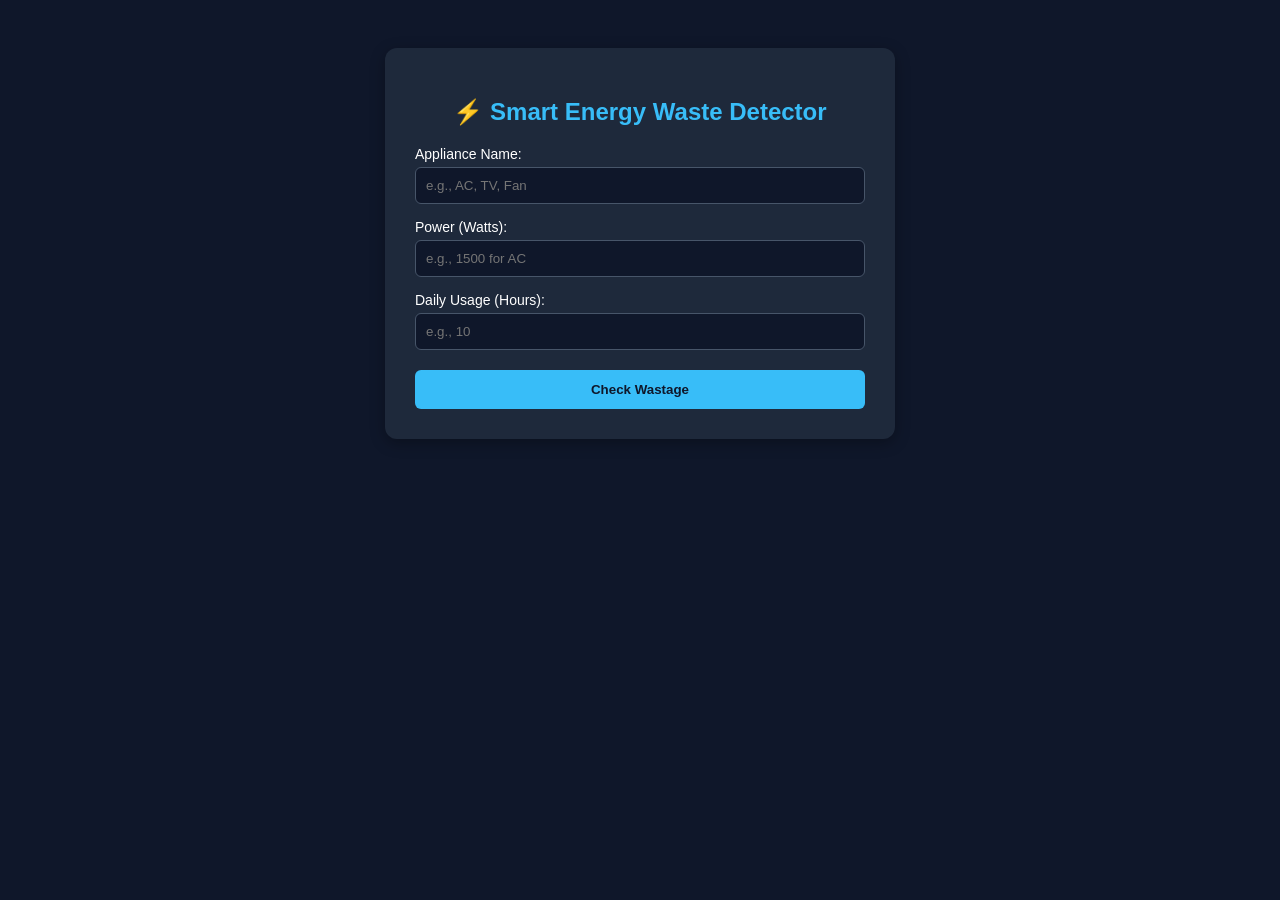
==== Index.html @ b6a1222c "Rename Ph2tsystem to Index.html" ====
<!DOCTYPE html>
<html lang="en">
<head>
  <meta charset="UTF-8">
  <meta name="viewport" content="width=device-width, initial-scale=1.0">
  <title>Smart Energy Waste Detector</title>
  <link rel="stylesheet" href="style.css">
</head>
<body>
  <div class="container">
    <h2>⚡ Smart Energy Waste Detector</h2>
    
    <label>Appliance Name:</label>
    <input type="text" id="appliance" placeholder="e.g., AC, TV, Fan">

    <label>Power (Watts):</label>
    <input type="number" id="watts" placeholder="e.g., 1500 for AC">

    <label>Daily Usage (Hours):</label>
    <input type="number" id="hours" placeholder="e.g., 10">

    <button onclick="calculateEnergy()">Check Wastage</button>

    <div id="result" class="result-box" style="display:none;">
      <h3>Analysis Result</h3>
      <p><strong>Appliance:</strong> <span id="res-appliance"></span></p>
      <p><strong>Energy Used:</strong> <span id="res-energy"></span> kWh/day</p>
      <p><strong>Estimated Daily Cost:</strong> ₹<span id="res-cost"></span></p>
      <p><strong>Status:</strong> <span id="res-status"></span></p>
      <p><strong>💡 Recommendation:</strong> <span id="res-tip"></span></p>
    </div>
  </div>

  <script src="script.js"></script>
</body>
</html>
---- style.css ----
body {
  font-family: Arial, sans-serif;
  background-color: #0f172a;
  color: #fff;
  display: flex;
  justify-content: center;
  padding: 40px 20px;
}

.container {
  background: #1e293b;
  padding: 30px;
  border-radius: 12px;
  max-width: 450px;
  width: 100%;
  box-shadow: 0 4px 15px rgba(0,0,0,0.3);
}

h2 {
  text-align: center;
  color: #38bdf8;
}

label {
  display: block;
  margin-top: 15px;
  font-size: 14px;
}

input {
  width: 100%;
  padding: 10px;
  margin-top: 5px;
  border-radius: 6px;
  border: 1px solid #475569;
  background: #0f172a;
  color: #fff;
  box-sizing: border-box;
}

button {
  width: 100%;
  margin-top: 20px;
  padding: 12px;
  background: #38bdf8;
  color: #0f172a;
  font-weight: bold;
  border: none;
  border-radius: 6px;
  cursor: pointer;
}

button:hover {
  background: #0284c7;
}

.result-box {
  margin-top: 25px;
  padding: 15px;
  background: #334155;
  border-radius: 8px;
}
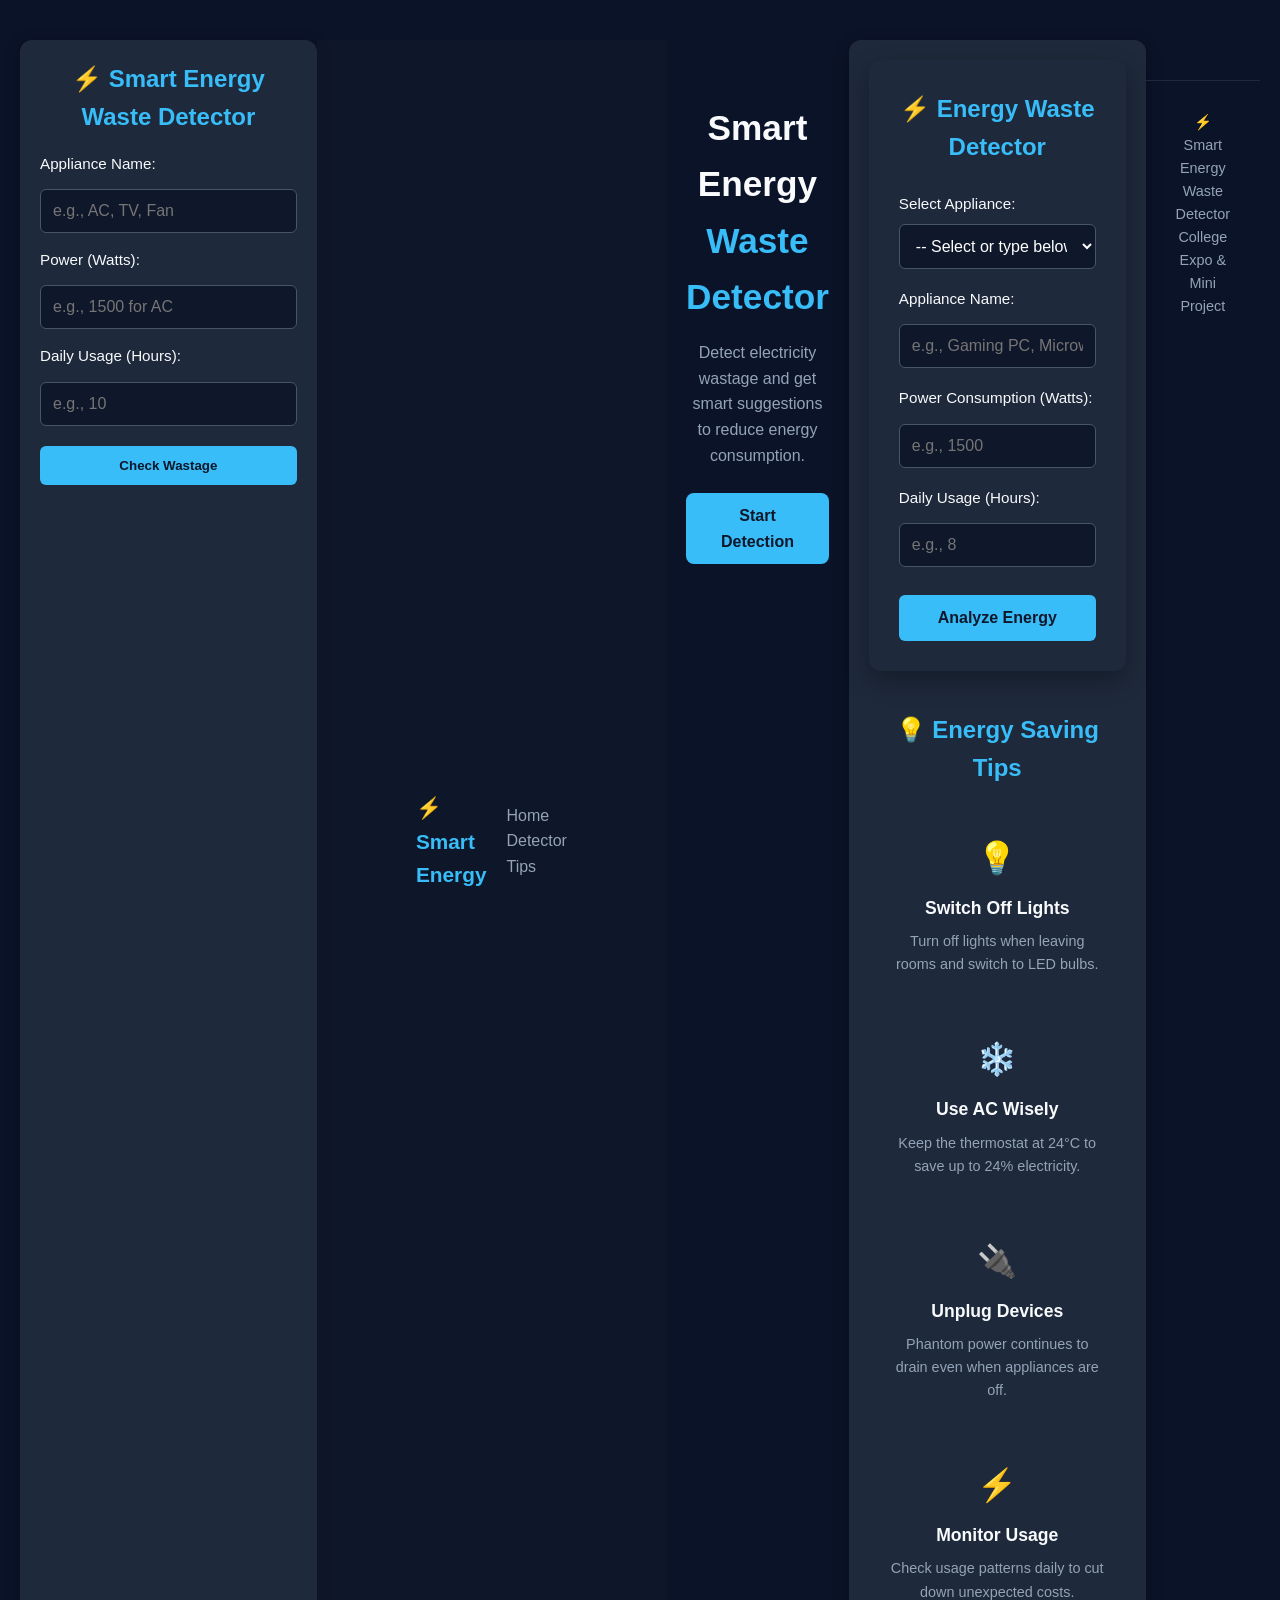
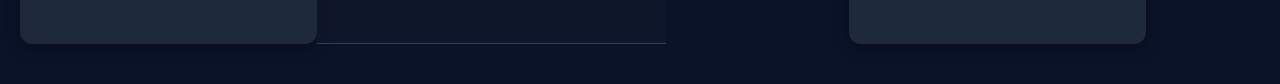
==== commit 1f1ff307: "Update Index.html" ====
--- a/Index.html
+++ b/Index.html
@@ -34,4 +34,414 @@
   <script src="script.js"></script>
 </body>
 </html>
-
+<!DOCTYPE html>
+<html lang="ta">
+<head>
+  <meta charset="UTF-8">
+  <meta name="viewport" content="width=device-width, initial-scale=1.0">
+  <title>Smart Energy Waste Detector</title>
+  <style>
+    :root {
+      --bg-color: #0b1329;
+      --card-bg: #1e293b;
+      --primary: #38bdf8;
+      --text: #f8fafc;
+      --text-muted: #94a3b8;
+      --danger: #ef4444;
+      --warning: #f59e0b;
+      --success: #10b981;
+    }
+
+    * {
+      box-sizing: border-box;
+      margin: 0;
+      padding: 0;
+      font-family: 'Segoe UI', Tahoma, Geneva, Verdana, sans-serif;
+    }
+
+    body {
+      background-color: var(--bg-color);
+      color: var(--text);
+      line-height: 1.6;
+      scroll-behavior: smooth;
+    }
+
+    header {
+      display: flex;
+      justify-content: space-between;
+      align-items: center;
+      padding: 18px 8%;
+      background: rgba(15, 23, 42, 0.95);
+      position: sticky;
+      top: 0;
+      border-bottom: 1px solid #334155;
+      z-index: 100;
+    }
+
+    .logo {
+      font-size: 1.3rem;
+      font-weight: bold;
+      color: var(--primary);
+    }
+
+    nav a {
+      color: var(--text-muted);
+      text-decoration: none;
+      margin-left: 20px;
+      font-weight: 500;
+      transition: 0.3s;
+    }
+
+    nav a:hover {
+      color: var(--primary);
+    }
+
+    .hero {
+      text-align: center;
+      padding: 60px 20px 40px;
+    }
+
+    .hero h1 {
+      font-size: 2.2rem;
+      margin-bottom: 15px;
+    }
+
+    .hero h1 span {
+      color: var(--primary);
+    }
+
+    .hero p {
+      color: var(--text-muted);
+      max-width: 500px;
+      margin: 0 auto 25px;
+    }
+
+    .btn-start {
+      display: inline-block;
+      background: var(--primary);
+      color: #0f172a;
+      padding: 10px 24px;
+      border-radius: 8px;
+      text-decoration: none;
+      font-weight: bold;
+    }
+
+    .container {
+      max-width: 900px;
+      margin: 0 auto;
+      padding: 20px;
+    }
+
+    .detector-card {
+      background: var(--card-bg);
+      padding: 30px;
+      border-radius: 12px;
+      box-shadow: 0 10px 25px rgba(0,0,0,0.3);
+      margin-bottom: 40px;
+    }
+
+    .detector-card h2 {
+      text-align: center;
+      margin-bottom: 25px;
+      color: var(--primary);
+    }
+
+    .form-group {
+      margin-bottom: 18px;
+    }
+
+    label {
+      display: block;
+      margin-bottom: 8px;
+      font-size: 0.95rem;
+    }
+
+    input, select {
+      width: 100%;
+      padding: 12px;
+      border-radius: 6px;
+      border: 1px solid #475569;
+      background: #0f172a;
+      color: #fff;
+      font-size: 1rem;
+    }
+
+    button.calc-btn {
+      width: 100%;
+      padding: 14px;
+      background: var(--primary);
+      color: #0f172a;
+      font-weight: bold;
+      border: none;
+      border-radius: 6px;
+      font-size: 1rem;
+      cursor: pointer;
+      margin-top: 10px;
+    }
+
+    .results {
+      margin-top: 30px;
+      display: grid;
+      grid-template-columns: repeat(auto-fit, minmax(180px, 1fr));
+      gap: 15px;
+    }
+
+    .result-item {
+      background: #0f172a;
+      padding: 15px;
+      border-radius: 8px;
+      border-left: 4px solid var(--primary);
+    }
+
+    .result-item h4 {
+      color: var(--text-muted);
+      font-size: 0.85rem;
+      margin-bottom: 5px;
+    }
+
+    .result-item p {
+      font-size: 1.2rem;
+      font-weight: bold;
+    }
+
+    .recommendation-box {
+      margin-top: 20px;
+      background: #0f172a;
+      padding: 18px;
+      border-radius: 8px;
+      border-left: 4px solid var(--warning);
+    }
+
+    .recommendation-box h4 {
+      color: var(--warning);
+      margin-bottom: 5px;
+    }
+
+    .tips-section {
+      margin-top: 30px;
+    }
+
+    .tips-section h2 {
+      text-align: center;
+      margin-bottom: 25px;
+      color: var(--primary);
+    }
+
+    .tips-grid {
+      display: grid;
+      grid-template-columns: repeat(auto-fit, minmax(200px, 1fr));
+      gap: 18px;
+    }
+
+    .tip-card {
+      background: var(--card-bg);
+      padding: 20px;
+      border-radius: 10px;
+      text-align: center;
+    }
+
+    .tip-icon {
+      font-size: 2rem;
+      margin-bottom: 10px;
+    }
+
+    .tip-card h3 {
+      font-size: 1.1rem;
+      margin-bottom: 8px;
+    }
+
+    .tip-card p {
+      color: var(--text-muted);
+      font-size: 0.9rem;
+    }
+
+    footer {
+      text-align: center;
+      padding: 30px;
+      color: var(--text-muted);
+      border-top: 1px solid #1e293b;
+      margin-top: 40px;
+      font-size: 0.9rem;
+    }
+  </style>
+</head>
+<body>
+
+  <header>
+    <div class="logo">⚡ Smart Energy</div>
+    <nav>
+      <a href="#home">Home</a>
+      <a href="#detector">Detector</a>
+      <a href="#tips">Tips</a>
+    </nav>
+  </header>
+
+  <section class="hero" id="home">
+    <h1>Smart Energy<br><span>Waste Detector</span></h1>
+    <p>Detect electricity wastage and get smart suggestions to reduce energy consumption.</p>
+    <a href="#detector" class="btn-start">Start Detection</a>
+  </section>
+
+  <div class="container" id="detector">
+    <div class="detector-card">
+      <h2>⚡ Energy Waste Detector</h2>
+
+      <div class="form-group">
+        <label>Select Appliance:</label>
+        <select id="applianceSelect" onchange="autoFillWatts()">
+          <option value="">-- Select or type below --</option>
+          <option value="Air Conditioner" data-watts="1500">Air Conditioner (AC)</option>
+          <option value="Refrigerator" data-watts="250">Refrigerator (Fridge)</option>
+          <option value="Ceiling Fan" data-watts="75">Ceiling Fan</option>
+          <option value="Television" data-watts="100">Television (TV)</option>
+          <option value="Water Heater" data-watts="2000">Water Heater (Geyser)</option>
+        </select>
+      </div>
+
+      <div class="form-group">
+        <label>Appliance Name:</label>
+        <input type="text" id="applianceName" placeholder="e.g., Gaming PC, Microwave">
+      </div>
+
+      <div class="form-group">
+        <label>Power Consumption (Watts):</label>
+        <input type="number" id="applianceWatts" placeholder="e.g., 1500">
+      </div>
+
+      <div class="form-group">
+        <label>Daily Usage (Hours):</label>
+        <input type="number" id="dailyHours" placeholder="e.g., 8" min="0.5" max="24" step="0.5">
+      </div>
+
+      <button class="calc-btn" onclick="detectWaste()">Analyze Energy</button>
+
+      <div id="outputArea" style="display: none;">
+        <div class="results">
+          <div class="result-item">
+            <h4>Appliance</h4>
+            <p id="resName">-</p>
+          </div>
+          <div class="result-item">
+            <h4>Energy Used</h4>
+            <p id="resUnits">-</p>
+          </div>
+          <div class="result-item">
+            <h4>Estimated Daily Cost</h4>
+            <p id="resCost">-</p>
+          </div>
+          <div class="result-item">
+            <h4>Status</h4>
+            <p id="resStatus">-</p>
+          </div>
+        </div>
+
+        <div class="recommendation-box">
+          <h4>💡 Recommendation</h4>
+          <p id="resTip">-</p>
+        </div>
+      </div>
+    </div>
+
+    <section class="tips-section" id="tips">
+      <h2>💡 Energy Saving Tips</h2>
+      <div class="tips-grid">
+        <div class="tip-card">
+          <div class="tip-icon">💡</div>
+          <h3>Switch Off Lights</h3>
+          <p>Turn off lights when leaving rooms and switch to LED bulbs.</p>
+        </div>
+        <div class="tip-card">
+          <div class="tip-icon">❄️</div>
+          <h3>Use AC Wisely</h3>
+          <p>Keep the thermostat at 24°C to save up to 24% electricity.</p>
+        </div>
+        <div class="tip-card">
+          <div class="tip-icon">🔌</div>
+          <h3>Unplug Devices</h3>
+          <p>Phantom power continues to drain even when appliances are off.</p>
+        </div>
+        <div class="tip-card">
+          <div class="tip-icon">⚡</div>
+          <h3>Monitor Usage</h3>
+          <p>Check usage patterns daily to cut down unexpected costs.</p>
+        </div>
+      </div>
+    </section>
+  </div>
+
+  <footer>
+    <p>⚡ Smart Energy Waste Detector</p>
+    <p>College Expo & Mini Project</p>
+  </footer>
+
+  <script>
+    function autoFillWatts() {
+      const select = document.getElementById("applianceSelect");
+      const selectedOption = select.options[select.selectedIndex];
+      const wattsInput = document.getElementById("applianceWatts");
+      const nameInput = document.getElementById("applianceName");
+
+      if (select.value) {
+        nameInput.value = select.value;
+        wattsInput.value = selectedOption.getAttribute("data-watts");
+      }
+    }
+
+    function detectWaste() {
+      const name = document.getElementById("applianceName").value.trim();
+      const watts = parseFloat(document.getElementById("applianceWatts").value);
+      const hours = parseFloat(document.getElementById("dailyHours").value);
+      const unitRate = 6.5; // Average tariff rate in ₹
+
+      if (!name || isNaN(watts) || isNaN(hours) || hours <= 0 || watts <= 0) {
+        alert("தயவுசெய்து அனைத்து விவரங்களையும் சரியாக உள்ளிடவும்!");
+        return;
+      }
+
+      if (hours > 24) {
+        alert("ஒரு நாளில் பயன்பாட்டு நேரம் 24 மணி நேரத்திற்கு மேல் இருக்க முடியாது!");
+        return;
+      }
+
+      // Calculation: (Watts * Hours) / 1000 = Units (kWh)
+      const unitsPerDay = ((watts * hours) / 1000).toFixed(2);
+      const dailyCost = (unitsPerDay * unitRate).toFixed(2);
+
+      let status = "Normal Usage ✅";
+      let statusColor = "#10b981";
+      let recommendation = "Optimal power consumption! Keep following this routine.";
+
+      // Detection logic
+      if (watts >= 1000 && hours > 8) {
+        status = "Critical Wastage 🚨";
+        statusColor = "#ef4444";
+        recommendation = "Heavy load detected running for extended periods! Use automated timers or optimize running cycles.";
+      } else if (hours > 14) {
+        status = "Excessive Idle Time ⚠️";
+        statusColor = "#f59e0b";
+        recommendation = "This appliance runs idle for too long. Unplug or switch it off when not in active use.";
+      } else if (unitsPerDay > 10) {
+        status = "High Consumption ⚠️";
+        statusColor = "#f59e0b";
+        recommendation = "Daily consumption is high for a single device. Consider 5-star BEE rated energy-efficient models.";
+      }
+
+      // Display results
+      document.getElementById("resName").innerText = name;
+      document.getElementById("resUnits").innerText = `${unitsPerDay} kWh`;
+      document.getElementById("resCost").innerText = `₹${dailyCost}`;
+      
+      const statusElement = document.getElementById("resStatus");
+      statusElement.innerText = status;
+      statusElement.style.color = statusColor;
+
+      document.getElementById("resTip").innerText = recommendation;
+      document.getElementById("outputArea").style.display = "block";
+
+      // Smooth scroll to results
+      document.getElementById("outputArea").scrollIntoView({ behavior: 'smooth' });
+    }
+  </script>
+</body>
+</html>
+
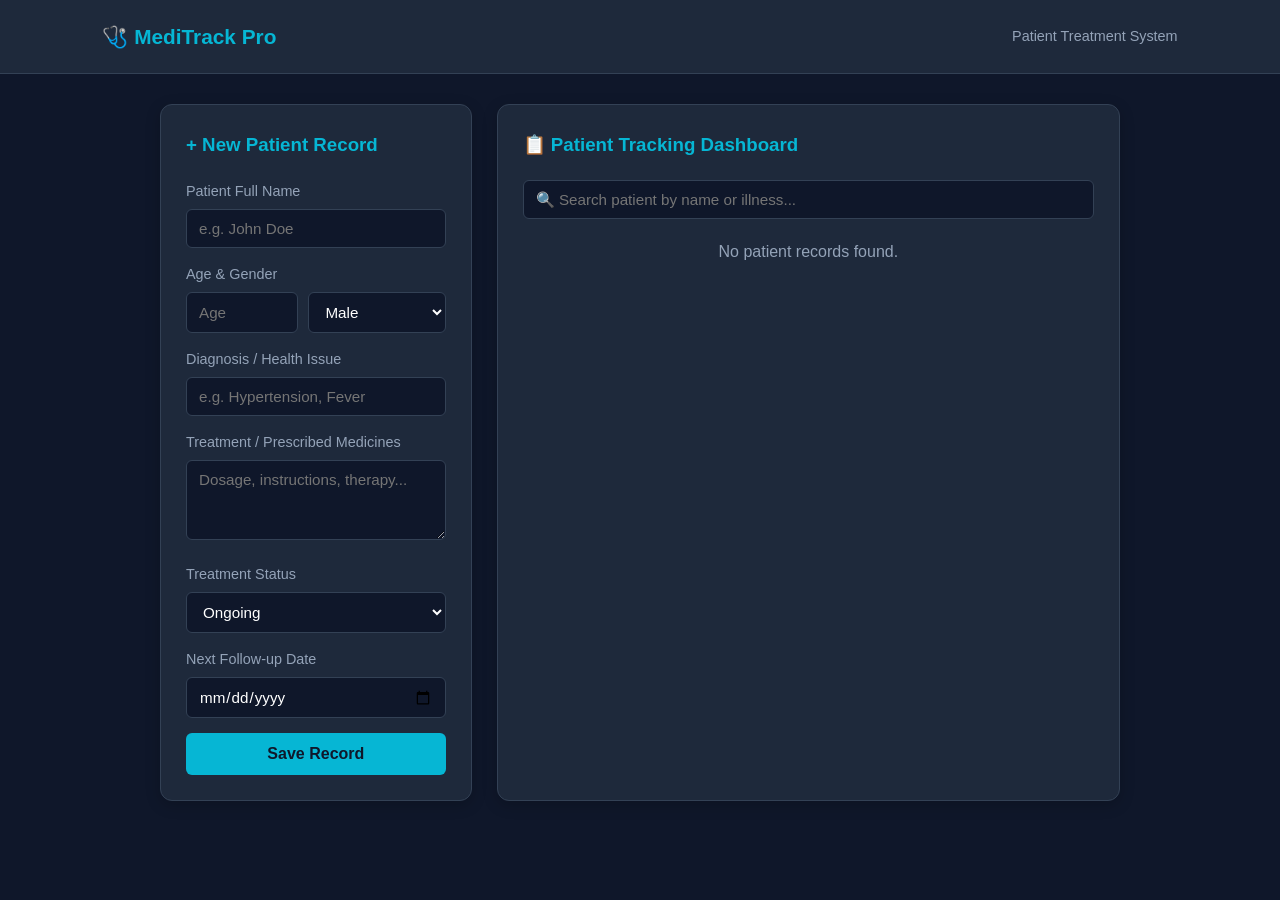
==== commit 6bc7794d: "Update Index.html" ====
--- a/Index.html
+++ b/Index.html
@@ -3,53 +3,18 @@
 <head>
   <meta charset="UTF-8">
   <meta name="viewport" content="width=device-width, initial-scale=1.0">
-  <title>Smart Energy Waste Detector</title>
-  <link rel="stylesheet" href="style.css">
-</head>
-<body>
-  <div class="container">
-    <h2>⚡ Smart Energy Waste Detector</h2>
-    
-    <label>Appliance Name:</label>
-    <input type="text" id="appliance" placeholder="e.g., AC, TV, Fan">
-
-    <label>Power (Watts):</label>
-    <input type="number" id="watts" placeholder="e.g., 1500 for AC">
-
-    <label>Daily Usage (Hours):</label>
-    <input type="number" id="hours" placeholder="e.g., 10">
-
-    <button onclick="calculateEnergy()">Check Wastage</button>
-
-    <div id="result" class="result-box" style="display:none;">
-      <h3>Analysis Result</h3>
-      <p><strong>Appliance:</strong> <span id="res-appliance"></span></p>
-      <p><strong>Energy Used:</strong> <span id="res-energy"></span> kWh/day</p>
-      <p><strong>Estimated Daily Cost:</strong> ₹<span id="res-cost"></span></p>
-      <p><strong>Status:</strong> <span id="res-status"></span></p>
-      <p><strong>💡 Recommendation:</strong> <span id="res-tip"></span></p>
-    </div>
-  </div>
-
-  <script src="script.js"></script>
-</body>
-</html>
-<!DOCTYPE html>
-<html lang="ta">
-<head>
-  <meta charset="UTF-8">
-  <meta name="viewport" content="width=device-width, initial-scale=1.0">
-  <title>Smart Energy Waste Detector</title>
+  <title>Patient Health & Treatment Tracking System</title>
   <style>
     :root {
-      --bg-color: #0b1329;
+      --bg-color: #0f172a;
       --card-bg: #1e293b;
-      --primary: #38bdf8;
+      --primary: #06b6d4;
+      --primary-hover: #0891b2;
       --text: #f8fafc;
       --text-muted: #94a3b8;
       --danger: #ef4444;
-      --warning: #f59e0b;
       --success: #10b981;
+      --border: #334155;
     }
 
     * {
@@ -63,19 +28,16 @@
       background-color: var(--bg-color);
       color: var(--text);
       line-height: 1.6;
-      scroll-behavior: smooth;
+      padding-bottom: 50px;
     }
 
     header {
+      background: #1e293b;
+      padding: 20px 8%;
+      border-bottom: 1px solid var(--border);
       display: flex;
       justify-content: space-between;
       align-items: center;
-      padding: 18px 8%;
-      background: rgba(15, 23, 42, 0.95);
-      position: sticky;
-      top: 0;
-      border-bottom: 1px solid #334155;
-      z-index: 100;
     }
 
     .logo {
@@ -84,364 +46,302 @@
       color: var(--primary);
     }
 
-    nav a {
-      color: var(--text-muted);
-      text-decoration: none;
-      margin-left: 20px;
-      font-weight: 500;
-      transition: 0.3s;
-    }
-
-    nav a:hover {
+    .container {
+      max-width: 1000px;
+      margin: 30px auto;
+      padding: 0 20px;
+    }
+
+    .grid {
+      display: grid;
+      grid-template-columns: 1fr 2fr;
+      gap: 25px;
+    }
+
+    @media (max-width: 768px) {
+      .grid {
+        grid-template-columns: 1fr;
+      }
+    }
+
+    .card {
+      background: var(--card-bg);
+      border-radius: 12px;
+      padding: 25px;
+      border: 1px solid var(--border);
+      box-shadow: 0 4px 15px rgba(0,0,0,0.2);
+    }
+
+    h2, h3 {
       color: var(--primary);
-    }
-
-    .hero {
-      text-align: center;
-      padding: 60px 20px 40px;
-    }
-
-    .hero h1 {
-      font-size: 2.2rem;
+      margin-bottom: 20px;
+    }
+
+    .form-group {
       margin-bottom: 15px;
-    }
-
-    .hero h1 span {
-      color: var(--primary);
-    }
-
-    .hero p {
-      color: var(--text-muted);
-      max-width: 500px;
-      margin: 0 auto 25px;
-    }
-
-    .btn-start {
-      display: inline-block;
-      background: var(--primary);
-      color: #0f172a;
-      padding: 10px 24px;
-      border-radius: 8px;
-      text-decoration: none;
-      font-weight: bold;
-    }
-
-    .container {
-      max-width: 900px;
-      margin: 0 auto;
-      padding: 20px;
-    }
-
-    .detector-card {
-      background: var(--card-bg);
-      padding: 30px;
-      border-radius: 12px;
-      box-shadow: 0 10px 25px rgba(0,0,0,0.3);
-      margin-bottom: 40px;
-    }
-
-    .detector-card h2 {
-      text-align: center;
-      margin-bottom: 25px;
-      color: var(--primary);
-    }
-
-    .form-group {
-      margin-bottom: 18px;
     }
 
     label {
       display: block;
-      margin-bottom: 8px;
+      margin-bottom: 6px;
+      font-size: 0.9rem;
+      color: var(--text-muted);
+    }
+
+    input, select, textarea {
+      width: 100%;
+      padding: 10px 12px;
+      border-radius: 6px;
+      border: 1px solid var(--border);
+      background: #0f172a;
+      color: #fff;
       font-size: 0.95rem;
     }
 
-    input, select {
+    textarea {
+      resize: vertical;
+      min-height: 80px;
+    }
+
+    button.btn {
       width: 100%;
       padding: 12px;
-      border-radius: 6px;
-      border: 1px solid #475569;
-      background: #0f172a;
-      color: #fff;
-      font-size: 1rem;
-    }
-
-    button.calc-btn {
-      width: 100%;
-      padding: 14px;
       background: var(--primary);
       color: #0f172a;
       font-weight: bold;
       border: none;
       border-radius: 6px;
+      cursor: pointer;
       font-size: 1rem;
-      cursor: pointer;
-      margin-top: 10px;
-    }
-
-    .results {
-      margin-top: 30px;
-      display: grid;
-      grid-template-columns: repeat(auto-fit, minmax(180px, 1fr));
+      transition: 0.2s;
+    }
+
+    button.btn:hover {
+      background: var(--primary-hover);
+    }
+
+    .search-box {
+      margin-bottom: 20px;
+    }
+
+    .patient-list {
+      display: flex;
+      flex-direction: column;
       gap: 15px;
     }
 
-    .result-item {
+    .patient-item {
       background: #0f172a;
+      border-left: 4px solid var(--primary);
       padding: 15px;
       border-radius: 8px;
-      border-left: 4px solid var(--primary);
-    }
-
-    .result-item h4 {
+      position: relative;
+    }
+
+    .patient-header {
+      display: flex;
+      justify-content: space-between;
+      align-items: center;
+      margin-bottom: 10px;
+    }
+
+    .badge {
+      display: inline-block;
+      padding: 4px 10px;
+      border-radius: 20px;
+      font-size: 0.75rem;
+      font-weight: bold;
+    }
+
+    .badge-ongoing {
+      background: rgba(245, 158, 11, 0.2);
+      color: #f59e0b;
+    }
+
+    .badge-recovered {
+      background: rgba(16, 185, 129, 0.2);
+      color: #10b981;
+    }
+
+    .badge-critical {
+      background: rgba(239, 68, 68, 0.2);
+      color: #ef4444;
+    }
+
+    .info-row {
+      font-size: 0.9rem;
       color: var(--text-muted);
-      font-size: 0.85rem;
-      margin-bottom: 5px;
-    }
-
-    .result-item p {
-      font-size: 1.2rem;
-      font-weight: bold;
-    }
-
-    .recommendation-box {
-      margin-top: 20px;
-      background: #0f172a;
-      padding: 18px;
-      border-radius: 8px;
-      border-left: 4px solid var(--warning);
-    }
-
-    .recommendation-box h4 {
-      color: var(--warning);
-      margin-bottom: 5px;
-    }
-
-    .tips-section {
-      margin-top: 30px;
-    }
-
-    .tips-section h2 {
-      text-align: center;
-      margin-bottom: 25px;
-      color: var(--primary);
-    }
-
-    .tips-grid {
-      display: grid;
-      grid-template-columns: repeat(auto-fit, minmax(200px, 1fr));
-      gap: 18px;
-    }
-
-    .tip-card {
-      background: var(--card-bg);
-      padding: 20px;
-      border-radius: 10px;
-      text-align: center;
-    }
-
-    .tip-icon {
-      font-size: 2rem;
-      margin-bottom: 10px;
-    }
-
-    .tip-card h3 {
+      margin-bottom: 4px;
+    }
+
+    .info-row strong {
+      color: #fff;
+    }
+
+    .btn-delete {
+      position: absolute;
+      top: 15px;
+      right: 15px;
+      background: none;
+      border: none;
+      color: var(--danger);
+      cursor: pointer;
       font-size: 1.1rem;
-      margin-bottom: 8px;
-    }
-
-    .tip-card p {
-      color: var(--text-muted);
-      font-size: 0.9rem;
-    }
-
-    footer {
-      text-align: center;
-      padding: 30px;
-      color: var(--text-muted);
-      border-top: 1px solid #1e293b;
-      margin-top: 40px;
-      font-size: 0.9rem;
     }
   </style>
 </head>
 <body>
 
   <header>
-    <div class="logo">⚡ Smart Energy</div>
-    <nav>
-      <a href="#home">Home</a>
-      <a href="#detector">Detector</a>
-      <a href="#tips">Tips</a>
-    </nav>
+    <div class="logo">🩺 MediTrack Pro</div>
+    <p style="color: var(--text-muted); font-size: 0.9rem;">Patient Treatment System</p>
   </header>
 
-  <section class="hero" id="home">
-    <h1>Smart Energy<br><span>Waste Detector</span></h1>
-    <p>Detect electricity wastage and get smart suggestions to reduce energy consumption.</p>
-    <a href="#detector" class="btn-start">Start Detection</a>
-  </section>
-
-  <div class="container" id="detector">
-    <div class="detector-card">
-      <h2>⚡ Energy Waste Detector</h2>
-
-      <div class="form-group">
-        <label>Select Appliance:</label>
-        <select id="applianceSelect" onchange="autoFillWatts()">
-          <option value="">-- Select or type below --</option>
-          <option value="Air Conditioner" data-watts="1500">Air Conditioner (AC)</option>
-          <option value="Refrigerator" data-watts="250">Refrigerator (Fridge)</option>
-          <option value="Ceiling Fan" data-watts="75">Ceiling Fan</option>
-          <option value="Television" data-watts="100">Television (TV)</option>
-          <option value="Water Heater" data-watts="2000">Water Heater (Geyser)</option>
-        </select>
+  <div class="container">
+    <div class="grid">
+      
+      <!-- Patient Form -->
+      <div class="card">
+        <h3>+ New Patient Record</h3>
+        <form id="patientForm" onsubmit="savePatient(event)">
+          <div class="form-group">
+            <label>Patient Full Name</label>
+            <input type="text" id="name" required placeholder="e.g. John Doe">
+          </div>
+
+          <div class="form-group">
+            <label>Age & Gender</label>
+            <div style="display: flex; gap: 10px;">
+              <input type="number" id="age" required placeholder="Age" style="width: 45%;">
+              <select id="gender" required style="width: 55%;">
+                <option value="Male">Male</option>
+                <option value="Female">Female</option>
+                <option value="Other">Other</option>
+              </select>
+            </div>
+          </div>
+
+          <div class="form-group">
+            <label>Diagnosis / Health Issue</label>
+            <input type="text" id="diagnosis" required placeholder="e.g. Hypertension, Fever">
+          </div>
+
+          <div class="form-group">
+            <label>Treatment / Prescribed Medicines</label>
+            <textarea id="treatment" required placeholder="Dosage, instructions, therapy..."></textarea>
+          </div>
+
+          <div class="form-group">
+            <label>Treatment Status</label>
+            <select id="status">
+              <option value="Ongoing">Ongoing</option>
+              <option value="Recovered">Recovered</option>
+              <option value="Critical">Critical</option>
+            </select>
+          </div>
+
+          <div class="form-group">
+            <label>Next Follow-up Date</label>
+            <input type="date" id="followUpDate">
+          </div>
+
+          <button type="submit" class="btn">Save Record</button>
+        </form>
       </div>
 
-      <div class="form-group">
-        <label>Appliance Name:</label>
-        <input type="text" id="applianceName" placeholder="e.g., Gaming PC, Microwave">
-      </div>
-
-      <div class="form-group">
-        <label>Power Consumption (Watts):</label>
-        <input type="number" id="applianceWatts" placeholder="e.g., 1500">
-      </div>
-
-      <div class="form-group">
-        <label>Daily Usage (Hours):</label>
-        <input type="number" id="dailyHours" placeholder="e.g., 8" min="0.5" max="24" step="0.5">
-      </div>
-
-      <button class="calc-btn" onclick="detectWaste()">Analyze Energy</button>
-
-      <div id="outputArea" style="display: none;">
-        <div class="results">
-          <div class="result-item">
-            <h4>Appliance</h4>
-            <p id="resName">-</p>
-          </div>
-          <div class="result-item">
-            <h4>Energy Used</h4>
-            <p id="resUnits">-</p>
-          </div>
-          <div class="result-item">
-            <h4>Estimated Daily Cost</h4>
-            <p id="resCost">-</p>
-          </div>
-          <div class="result-item">
-            <h4>Status</h4>
-            <p id="resStatus">-</p>
-          </div>
+      <!-- Patient Records List -->
+      <div class="card">
+        <h3>📋 Patient Tracking Dashboard</h3>
+        
+        <div class="search-box">
+          <input type="text" id="search" placeholder="🔍 Search patient by name or illness..." onkeyup="filterPatients()">
         </div>
 
-        <div class="recommendation-box">
-          <h4>💡 Recommendation</h4>
-          <p id="resTip">-</p>
+        <div id="patientList" class="patient-list">
+          <!-- Dynamic records load here -->
         </div>
       </div>
+
     </div>
-
-    <section class="tips-section" id="tips">
-      <h2>💡 Energy Saving Tips</h2>
-      <div class="tips-grid">
-        <div class="tip-card">
-          <div class="tip-icon">💡</div>
-          <h3>Switch Off Lights</h3>
-          <p>Turn off lights when leaving rooms and switch to LED bulbs.</p>
-        </div>
-        <div class="tip-card">
-          <div class="tip-icon">❄️</div>
-          <h3>Use AC Wisely</h3>
-          <p>Keep the thermostat at 24°C to save up to 24% electricity.</p>
-        </div>
-        <div class="tip-card">
-          <div class="tip-icon">🔌</div>
-          <h3>Unplug Devices</h3>
-          <p>Phantom power continues to drain even when appliances are off.</p>
-        </div>
-        <div class="tip-card">
-          <div class="tip-icon">⚡</div>
-          <h3>Monitor Usage</h3>
-          <p>Check usage patterns daily to cut down unexpected costs.</p>
-        </div>
-      </div>
-    </section>
   </div>
 
-  <footer>
-    <p>⚡ Smart Energy Waste Detector</p>
-    <p>College Expo & Mini Project</p>
-  </footer>
-
   <script>
-    function autoFillWatts() {
-      const select = document.getElementById("applianceSelect");
-      const selectedOption = select.options[select.selectedIndex];
-      const wattsInput = document.getElementById("applianceWatts");
-      const nameInput = document.getElementById("applianceName");
-
-      if (select.value) {
-        nameInput.value = select.value;
-        wattsInput.value = selectedOption.getAttribute("data-watts");
+    let patients = JSON.parse(localStorage.getItem('patientsData')) || [];
+
+    function savePatient(e) {
+      e.preventDefault();
+
+      const newRecord = {
+        id: Date.now(),
+        name: document.getElementById('name').value.trim(),
+        age: document.getElementById('age').value,
+        gender: document.getElementById('gender').value,
+        diagnosis: document.getElementById('diagnosis').value.trim(),
+        treatment: document.getElementById('treatment').value.trim(),
+        status: document.getElementById('status').value,
+        date: document.getElementById('followUpDate').value || 'Not scheduled'
+      };
+
+      patients.unshift(newRecord);
+      localStorage.setItem('patientsData', JSON.stringify(patients));
+
+      document.getElementById('patientForm').reset();
+      renderPatients(patients);
+    }
+
+    function deletePatient(id) {
+      if(confirm('Are you sure you want to delete this patient record?')) {
+        patients = patients.filter(p => p.id !== id);
+        localStorage.setItem('patientsData', JSON.stringify(patients));
+        renderPatients(patients);
       }
     }
 
-    function detectWaste() {
-      const name = document.getElementById("applianceName").value.trim();
-      const watts = parseFloat(document.getElementById("applianceWatts").value);
-      const hours = parseFloat(document.getElementById("dailyHours").value);
-      const unitRate = 6.5; // Average tariff rate in ₹
-
-      if (!name || isNaN(watts) || isNaN(hours) || hours <= 0 || watts <= 0) {
-        alert("தயவுசெய்து அனைத்து விவரங்களையும் சரியாக உள்ளிடவும்!");
+    function filterPatients() {
+      const term = document.getElementById('search').value.toLowerCase();
+      const filtered = patients.filter(p => 
+        p.name.toLowerCase().includes(term) || 
+        p.diagnosis.toLowerCase().includes(term)
+      );
+      renderPatients(filtered);
+    }
+
+    function getBadgeClass(status) {
+      if(status === 'Recovered') return 'badge-recovered';
+      if(status === 'Critical') return 'badge-critical';
+      return 'badge-ongoing';
+    }
+
+    function renderPatients(records) {
+      const list = document.getElementById('patientList');
+      list.innerHTML = '';
+
+      if (records.length === 0) {
+        list.innerHTML = '<p style="color: var(--text-muted); text-align: center;">No patient records found.</p>';
         return;
       }
 
-      if (hours > 24) {
-        alert("ஒரு நாளில் பயன்பாட்டு நேரம் 24 மணி நேரத்திற்கு மேல் இருக்க முடியாது!");
-        return;
-      }
-
-      // Calculation: (Watts * Hours) / 1000 = Units (kWh)
-      const unitsPerDay = ((watts * hours) / 1000).toFixed(2);
-      const dailyCost = (unitsPerDay * unitRate).toFixed(2);
-
-      let status = "Normal Usage ✅";
-      let statusColor = "#10b981";
-      let recommendation = "Optimal power consumption! Keep following this routine.";
-
-      // Detection logic
-      if (watts >= 1000 && hours > 8) {
-        status = "Critical Wastage 🚨";
-        statusColor = "#ef4444";
-        recommendation = "Heavy load detected running for extended periods! Use automated timers or optimize running cycles.";
-      } else if (hours > 14) {
-        status = "Excessive Idle Time ⚠️";
-        statusColor = "#f59e0b";
-        recommendation = "This appliance runs idle for too long. Unplug or switch it off when not in active use.";
-      } else if (unitsPerDay > 10) {
-        status = "High Consumption ⚠️";
-        statusColor = "#f59e0b";
-        recommendation = "Daily consumption is high for a single device. Consider 5-star BEE rated energy-efficient models.";
-      }
-
-      // Display results
-      document.getElementById("resName").innerText = name;
-      document.getElementById("resUnits").innerText = `${unitsPerDay} kWh`;
-      document.getElementById("resCost").innerText = `₹${dailyCost}`;
-      
-      const statusElement = document.getElementById("resStatus");
-      statusElement.innerText = status;
-      statusElement.style.color = statusColor;
-
-      document.getElementById("resTip").innerText = recommendation;
-      document.getElementById("outputArea").style.display = "block";
-
-      // Smooth scroll to results
-      document.getElementById("outputArea").scrollIntoView({ behavior: 'smooth' });
-    }
+      records.forEach(p => {
+        const item = document.createElement('div');
+        item.className = 'patient-item';
+        item.innerHTML = `
+          <button class="btn-delete" onclick="deletePatient(${p.id})">✕</button>
+          <div class="patient-header">
+            <h4>${p.name} (${p.age} yrs, ${p.gender})</h4>
+            <span class="badge ${getBadgeClass(p.status)}">${p.status}</span>
+          </div>
+          <div class="info-row"><strong>Diagnosis:</strong> ${p.diagnosis}</div>
+          <div class="info-row"><strong>Treatment:</strong> ${p.treatment}</div>
+          <div class="info-row"><strong>Next Visit:</strong> ${p.date}</div>
+        `;
+        list.appendChild(item);
+      });
+    }
+
+    // Initial render
+    renderPatients(patients);
   </script>
 </body>
 </html>
-
+      
+    
